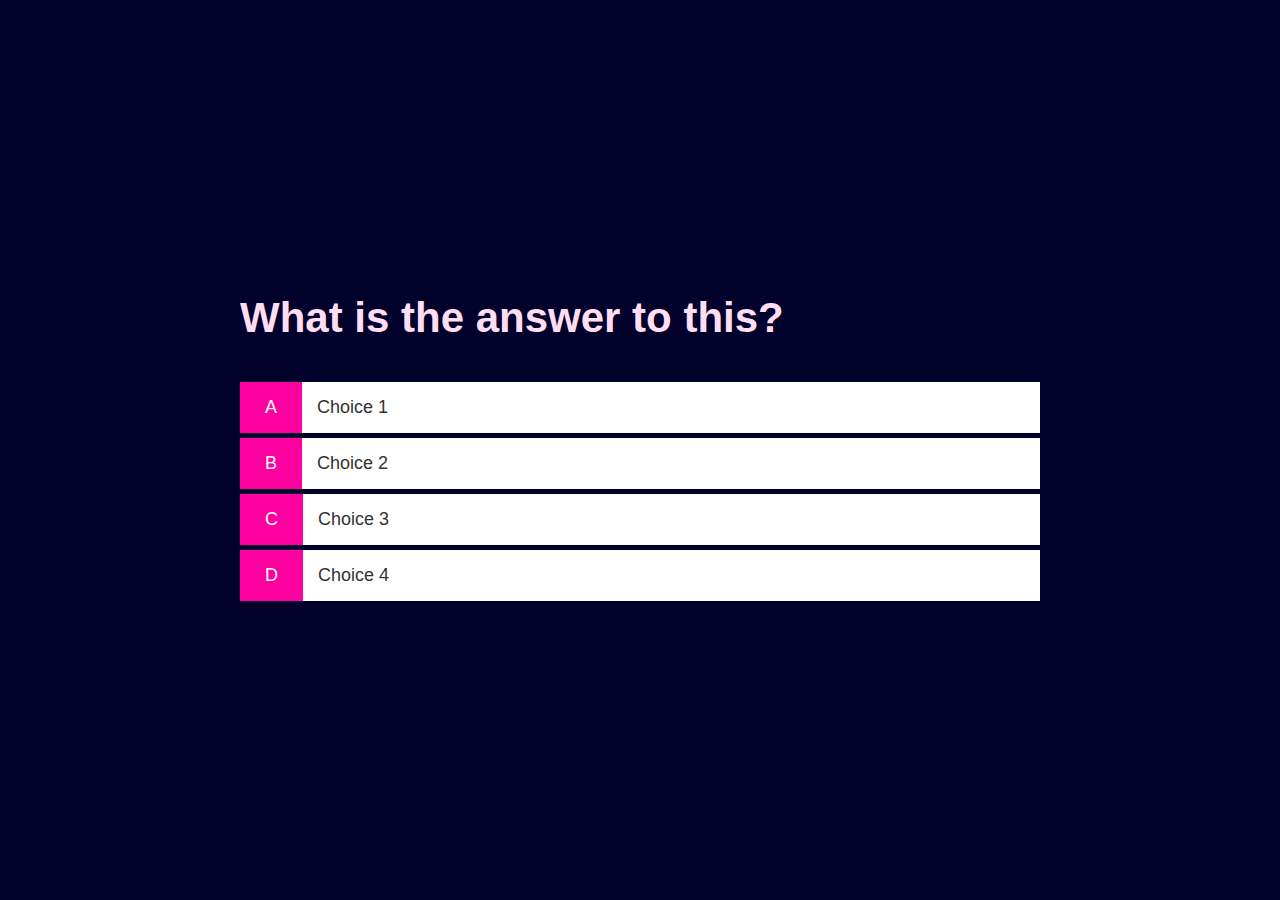
==== game.html @ fb1ad5c1 "Style codes" ====
<!DOCTYPE html>
<html lang="en">

<head>
  <meta charset="UTF-8">
  <meta http-equiv="X-UA-Compatible" content="IE=edge">
  <meta name="viewport" content="width=device-width, initial-scale=1.0">
  <title>Cereal Killers Quiz - Play </title>
  <link rel="stylesheet" href="style.css">
</head>

<body>
  <div class="container">
    <div id="game" class="justify-center flex-column">
      <h2 id="question">What is the answer to this?</h2>
      <div class="choice-container">
        <p class="choice-prefix">A</p>
        <p class="choice-text" data-number="1">Choice 1</p>
      </div>
      <div class="choice-container">
        <p class="choice-prefix">B</p>
        <p class="choice-text" data-number="2">Choice 2</p>
      </div>
      <div class="choice-container">
        <p class="choice-prefix">C</p>
        <p class="choice-text" data-number="3">Choice 3</p>
      </div>
      <div class="choice-container">
        <p class="choice-prefix">D</p>
        <p class="choice-text" data-number="4">Choice 4</p>
      </div>
    </div>
  </div>
  <script src="game.js"></script>
</body>


</html>
---- style.css ----
:root {
  background-color: #01012b;
  font-size: 62.5%;
}


* {
  box-sizing: border-box;
  font-family: Arial, Helvetica, sans-serif;
  margin: 0;
  padding: 0;
  color: #ffdef3;
}


h1,
h2,
h3,
h4 {
  margin-bottom: 1rem;
}

h1 {
  font-size: 5.4rem;
  color: #ff00a0;
  margin-bottom: 5rem;
}

h1>span {
  font-size: 2.4rem;
  font-weight: 500;
}

h2 {
  font-size: 4.2rem;
  margin-bottom: 4rem;
  font-weight: 700;
}

h3 {
  font-size: 2.8rem;
  font-weight: 500;
}

/*utilities*/

.container {
  width: 100vw;
  height: 100vh;
  display: flex;
  justify-content: center;
  align-items: center;
  max-width: 80rem;
  margin: 0 auto;
}

.container>* {
  width: 100%;
}

.flex-column {
  display: flex;
  flex-direction: column;
}

.flex-center {
  justify-content: center;
  align-items: center;
}

.justify-center {
  justify-content: center;
}

.text-center {
  text-align: center;
}

.hidden {
  display: none;
}

/* Buttons */

.btn {
  font-size: 1.8rem;
  padding: 1rem 0;
  width: 20rem;
  text-align: center;
  border: 0.1rem solid #56a5eb;
  margin-bottom: 1rem;
  text-decoration: none;
  color: #005678;
  background-color: #d1f7ff;
}

.btn:hover {
  cursor: pointer;
  /* dropshadwo */
  box-shadow: 0 0.4rem 1.4rem 0 #ff00a0;
  transform: translateY(-0.1rem);
  transition: transform 150ms;
}

.btn [disabled]:hover {
  cursor: not-allowed;
  box-shadow: none;
  transform: none;
}

.btn i {
  display: inline-block;
  text-align: left;
  padding: 5px;
  color: #333;
}


.choice-container {
  display: flex;
  margin-bottom: 0.5rem;
  width: 100%;
  font-size: 1.8rem;
  border: 01.rem solid rgb(86, 165, 235, 0.25);
  background-color: white;
}

.choice-container:hover {
  cursor: pointer;
  box-shadow: 0 0.4rem 1.4rem 0 rgba(235, 86, 208, 0.5);
  transform: translateY(-0.1rem);
  transition: transform 150ms;
}

.choice-prefix {
  padding: 1.5rem 2.5rem;
  background-color: #ff00a0;
  color: white;
}

.choice-text {
  padding: 1.5rem;
  color: #333;
}
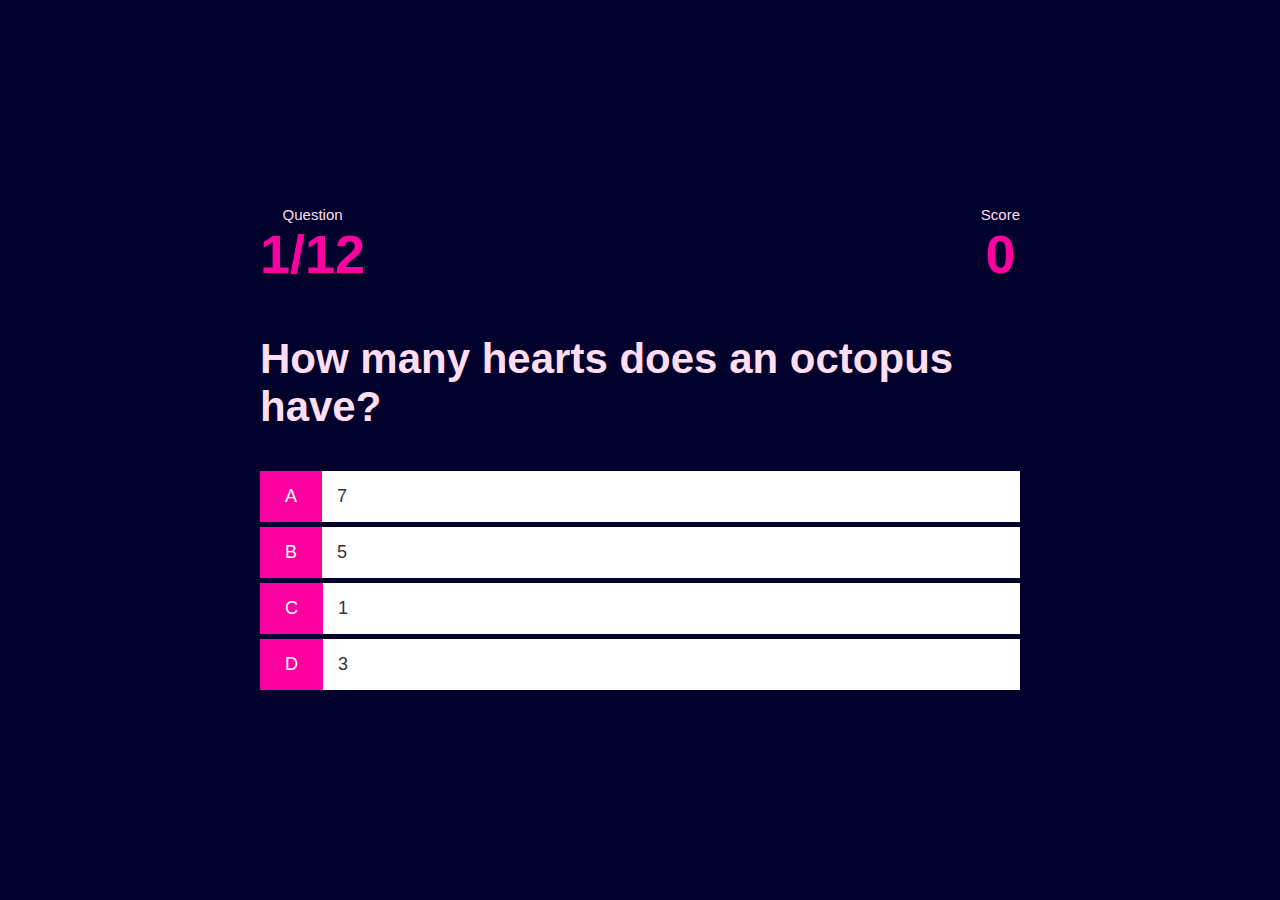
==== commit 7906c302: "Add incremented scores and hud div to game.html" ====
--- a/game.html
+++ b/game.html
@@ -12,6 +12,24 @@
 <body>
   <div class="container">
     <div id="game" class="justify-center flex-column">
+      <div id="hud">
+        <div id="hud-item">
+          <p class="hud-prefix">
+            Question
+          </p>
+          <h1 class="hud-main-text" id="questionCounter">
+            <!-- 1/12 -->
+          </h1>
+        </div>
+        <div id="hud-item">
+          <p class="hud-prefix">
+            Score
+          </p>
+          <h1 class="hud-main-text" id="score">
+            0
+          </h1>
+        </div>
+      </div>
       <h2 id="question">What is the answer to this?</h2>
       <div class="choice-container">
         <p class="choice-prefix">A</p>
--- a/style.css
+++ b/style.css
@@ -52,6 +52,7 @@
   align-items: center;
   max-width: 80rem;
   margin: 0 auto;
+  padding: 2rem;
 }
 
 .container>* {
@@ -141,4 +142,29 @@
 .choice-text {
   padding: 1.5rem;
   color: #333;
+  width: 100%;
+}
+
+.correct {
+  background-color: green;
+}
+
+.incorrect {
+  background-color: #dc3545;
+}
+
+/* HUD */
+
+#hud {
+  display: flex;
+  justify-content: space-between;
+}
+
+.hud-prefix {
+  text-align: center;
+  font-size: 1.5rem;
+}
+
+.hud-main-text {
+  text-align: center;
 }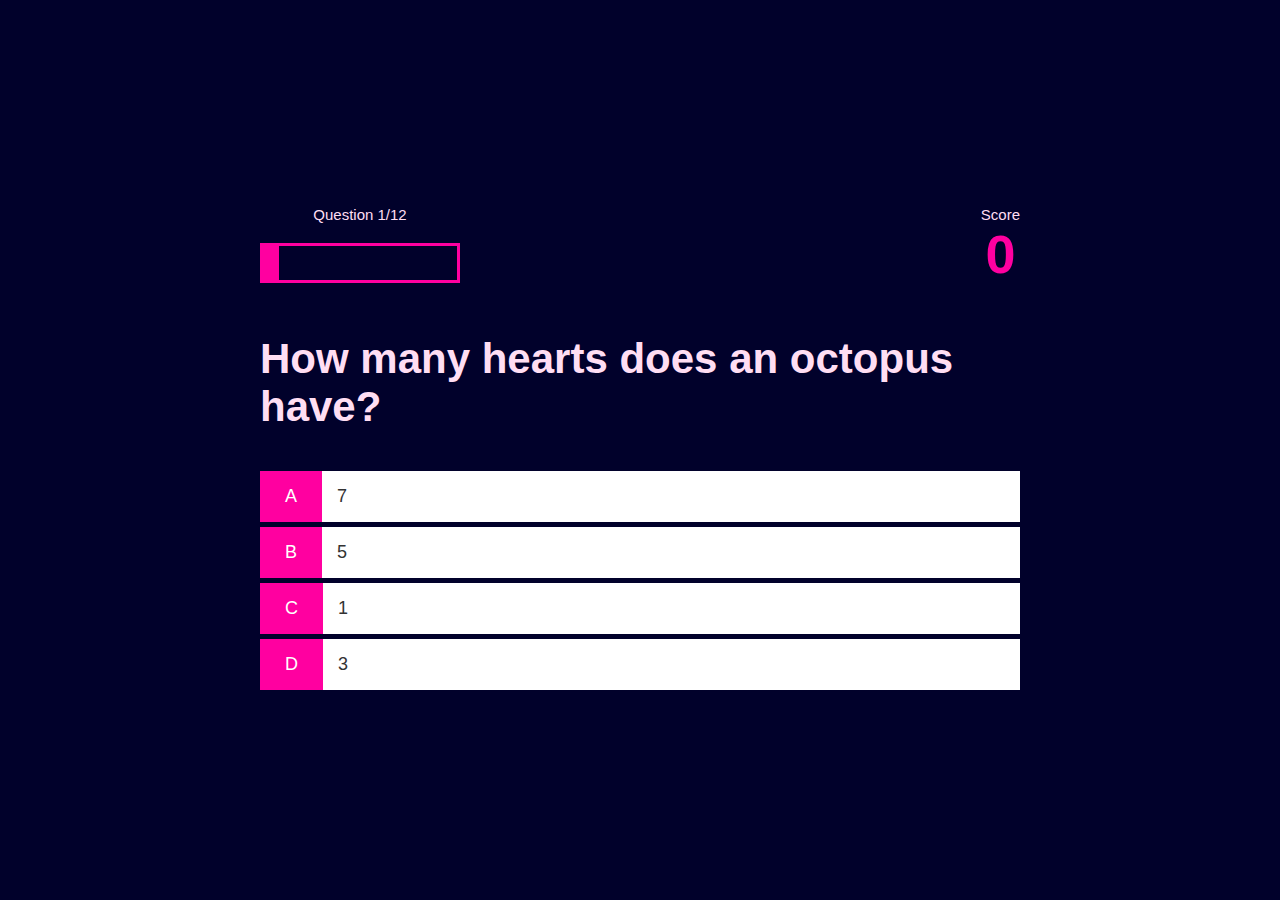
==== commit 2914d964: "Create progress bar" ====
--- a/game.html
+++ b/game.html
@@ -14,12 +14,12 @@
     <div id="game" class="justify-center flex-column">
       <div id="hud">
         <div id="hud-item">
-          <p class="hud-prefix">
+          <p id="progressText" class="hud-prefix">
             Question
           </p>
-          <h1 class="hud-main-text" id="questionCounter">
-            <!-- 1/12 -->
-          </h1>
+          <div id="progressBar">
+            <div id="progressBarFull"></div>
+          </div>
         </div>
         <div id="hud-item">
           <p class="hud-prefix">
--- a/style.css
+++ b/style.css
@@ -167,4 +167,18 @@
 
 .hud-main-text {
   text-align: center;
+}
+
+#progressBar {
+  width: 20rem;
+  height: 4rem;
+  border: 0.3rem solid #ff00a0;
+  margin-top: 2rem;
+
+}
+
+#progressBarFull {
+  height: 3.4rem;
+  background-color: #ff00a0;
+  width: 0%;
 }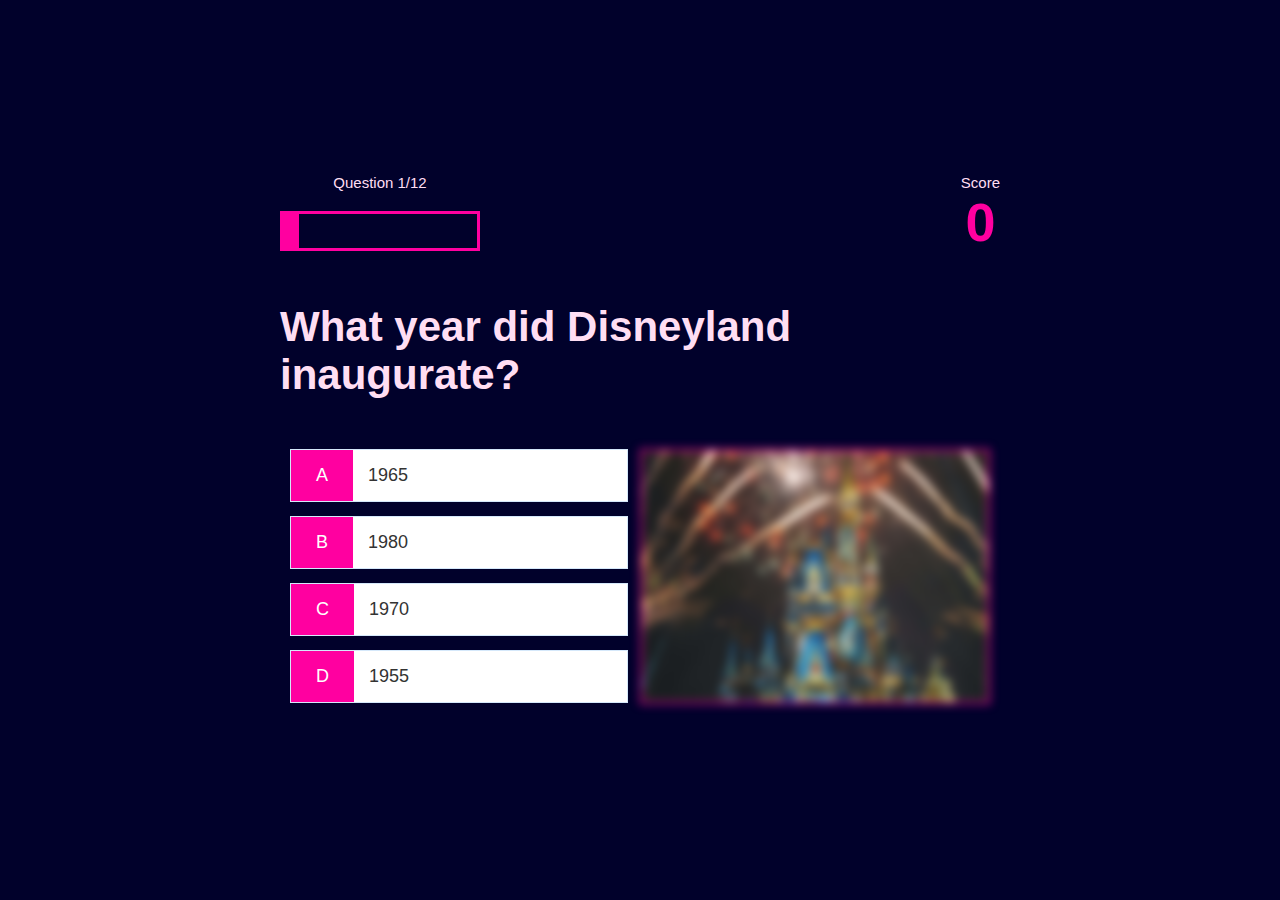
==== commit c57827bf: "Add game draft" ====
--- a/game.html
+++ b/game.html
@@ -30,27 +30,44 @@
           </h1>
         </div>
       </div>
+
       <h2 id="question">What is the answer to this?</h2>
-      <div class="choice-container">
-        <p class="choice-prefix">A</p>
-        <p class="choice-text" data-number="1">Choice 1</p>
-      </div>
-      <div class="choice-container">
-        <p class="choice-prefix">B</p>
-        <p class="choice-text" data-number="2">Choice 2</p>
-      </div>
-      <div class="choice-container">
-        <p class="choice-prefix">C</p>
-        <p class="choice-text" data-number="3">Choice 3</p>
-      </div>
-      <div class="choice-container">
-        <p class="choice-prefix">D</p>
-        <p class="choice-text" data-number="4">Choice 4</p>
+
+      <div class="content-wrapper">
+        <div class="image-container" id="imageContainer">
+          <!-- <img src="${currentQuestion.image}" alt="Question Image" id="questionImage"> -->
+          <div class="image-overlay" id="imageOverlay"></div>
+        </div>
+
+        <!-- <div class="image">
+            <div class="box"></div>
+          </div> -->
+        <!-- <img src="your-image.jpg" alt="Your Image"> -->
+
+        <div class="choices-container">
+          <div class="choice-container">
+            <p class="choice-prefix">A</p>
+            <p class="choice-text" data-number="1">Choice 1</p>
+          </div>
+          <div class="choice-container">
+            <p class="choice-prefix">B</p>
+            <p class="choice-text" data-number="2">Choice 2</p>
+          </div>
+          <div class="choice-container">
+            <p class="choice-prefix">C</p>
+            <p class="choice-text" data-number="3">Choice 3</p>
+          </div>
+          <div class="choice-container">
+            <p class="choice-prefix">D</p>
+            <p class="choice-text" data-number="4">Choice 4</p>
+          </div>
+        </div>
       </div>
     </div>
   </div>
+
+  <!--Script for js file -->
   <script src="game.js"></script>
 </body>
 
-
 </html>--- a/style.css
+++ b/style.css
@@ -2,7 +2,6 @@
   background-color: #01012b;
   font-size: 62.5%;
 }
-
 
 * {
   box-sizing: border-box;
@@ -12,7 +11,6 @@
   color: #ffdef3;
 }
 
-
 h1,
 h2,
 h3,
@@ -42,8 +40,6 @@
   font-weight: 500;
 }
 
-/*utilities*/
-
 .container {
   width: 100vw;
   height: 100vh;
@@ -55,6 +51,70 @@
   padding: 2rem;
 }
 
+
+
+.content-wrapper {
+  padding: 1rem;
+}
+
+.choices-container {
+  display: flex;
+  flex: 1;
+  flex-direction: column;
+  align-items: center;
+  width: 50%;
+  padding-right: 12px;
+}
+
+.image-container {
+  width: 50%;
+  height: 255px;
+  display: flex;
+  justify-content: center;
+  align-items: center;
+  position: relative;
+  float: right;
+  overflow: hidden;
+  border: solid 2px #ff00a0;
+  /* border-radius: 4px 20px; */
+  /* Adjust padding as needed */
+}
+
+.image-overlay {
+  position: absolute;
+  top: 0;
+  left: 0;
+  width: 100%;
+  height: 100%;
+  background-color: rgba(0, 0, 0, 0.5);
+  /*opacity */
+  backdrop-filter: blur(10px);
+  /*adjust blur*/
+  transition: opacity 0.3s ease;
+  display: flex;
+  justify-content: center;
+  align-items: center;
+  color: white;
+  cursor: pointer;
+}
+
+.image-overlay:hover {
+  opacity: 0.7;
+}
+
+.blurred {
+  filter: blur(5px);
+  /* Adjust the blur level as needed */
+}
+
+#game {
+  display: flex;
+  flex-direction: column;
+  max-width: 80rem;
+  margin: 0 auto;
+  padding: 2rem;
+}
+
 .container>* {
   width: 100%;
 }
@@ -80,15 +140,13 @@
 .hidden {
   display: none;
 }
-
-/* Buttons */
 
 .btn {
   font-size: 1.8rem;
   padding: 1rem 0;
   width: 20rem;
   text-align: center;
-  border: 0.1rem solid #56a5eb;
+  border: 0.1rem solid #a743dd;
   margin-bottom: 1rem;
   text-decoration: none;
   color: #005678;
@@ -97,7 +155,6 @@
 
 .btn:hover {
   cursor: pointer;
-  /* dropshadwo */
   box-shadow: 0 0.4rem 1.4rem 0 #ff00a0;
   transform: translateY(-0.1rem);
   transition: transform 150ms;
@@ -112,18 +169,22 @@
 .btn i {
   display: inline-block;
   text-align: left;
-  padding: 5px;
+  padding: 3px;
   color: #333;
 }
 
 
 .choice-container {
   display: flex;
-  margin-bottom: 0.5rem;
+  margin-bottom: 1.4rem;
   width: 100%;
   font-size: 1.8rem;
-  border: 01.rem solid rgb(86, 165, 235, 0.25);
+  border: 0.1rem solid rgba(86, 165, 235, 0.25);
   background-color: white;
+  align-items: center;
+
+
+
 }
 
 .choice-container:hover {
@@ -131,29 +192,35 @@
   box-shadow: 0 0.4rem 1.4rem 0 rgba(235, 86, 208, 0.5);
   transform: translateY(-0.1rem);
   transition: transform 150ms;
+
 }
 
 .choice-prefix {
   padding: 1.5rem 2.5rem;
   background-color: #ff00a0;
+
   color: white;
 }
 
 .choice-text {
   padding: 1.5rem;
   color: #333;
-  width: 100%;
+}
+
+.image-container img {
+  width: 100%;
+  height: 255px;
+  object-fit: cover;
+
 }
 
 .correct {
-  background-color: green;
+  background-color: #39ff14;
 }
 
 .incorrect {
-  background-color: #dc3545;
-}
-
-/* HUD */
+  background-color: #ff3131;
+}
 
 #hud {
   display: flex;
@@ -174,11 +241,28 @@
   height: 4rem;
   border: 0.3rem solid #ff00a0;
   margin-top: 2rem;
-
 }
 
 #progressBarFull {
   height: 3.4rem;
   background-color: #ff00a0;
   width: 0%;
+}
+
+form {
+  width: 100%;
+  display: flex;
+  flex-direction: column;
+  align-items: center;
+}
+
+input {
+  margin-bottom: 1rem;
+  width: 20rem;
+  padding: 1rem;
+  font-size: 1.8rem;
+  border: none;
+  box-shadow: 0 0.1rem 1.4rem 0 #ff00a0;
+  background-color: #01012b;
+  margin-bottom: 3rem;
 }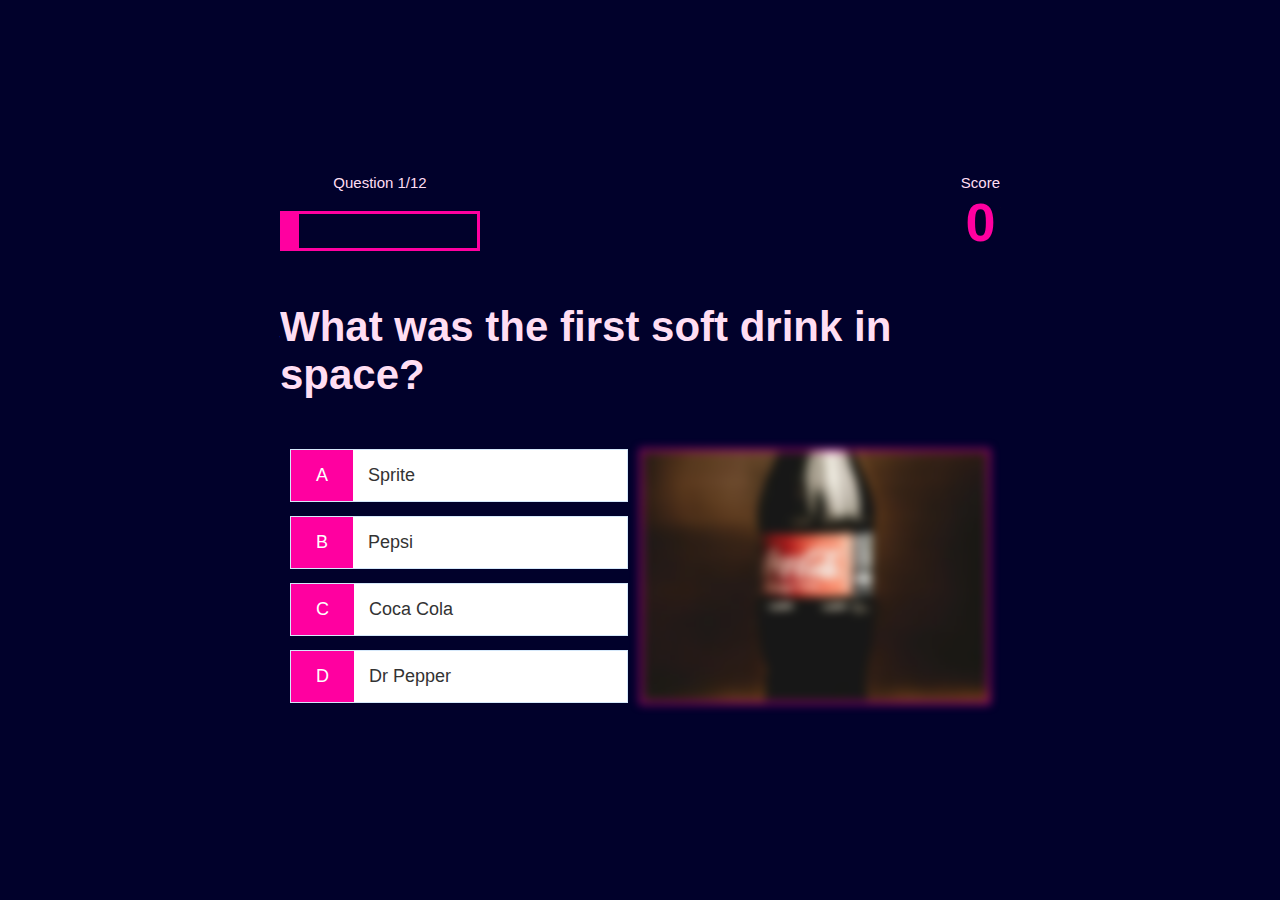
==== commit 27c71fa6: "Add img src" ====
--- a/game.html
+++ b/game.html
@@ -35,7 +35,7 @@
 
       <div class="content-wrapper">
         <div class="image-container" id="imageContainer">
-          <!-- <img src="${currentQuestion.image}" alt="Question Image" id="questionImage"> -->
+          <img src="${currentQuestion.image}" alt="Question Image" id="questionImage">
           <div class="image-overlay" id="imageOverlay"></div>
         </div>
 
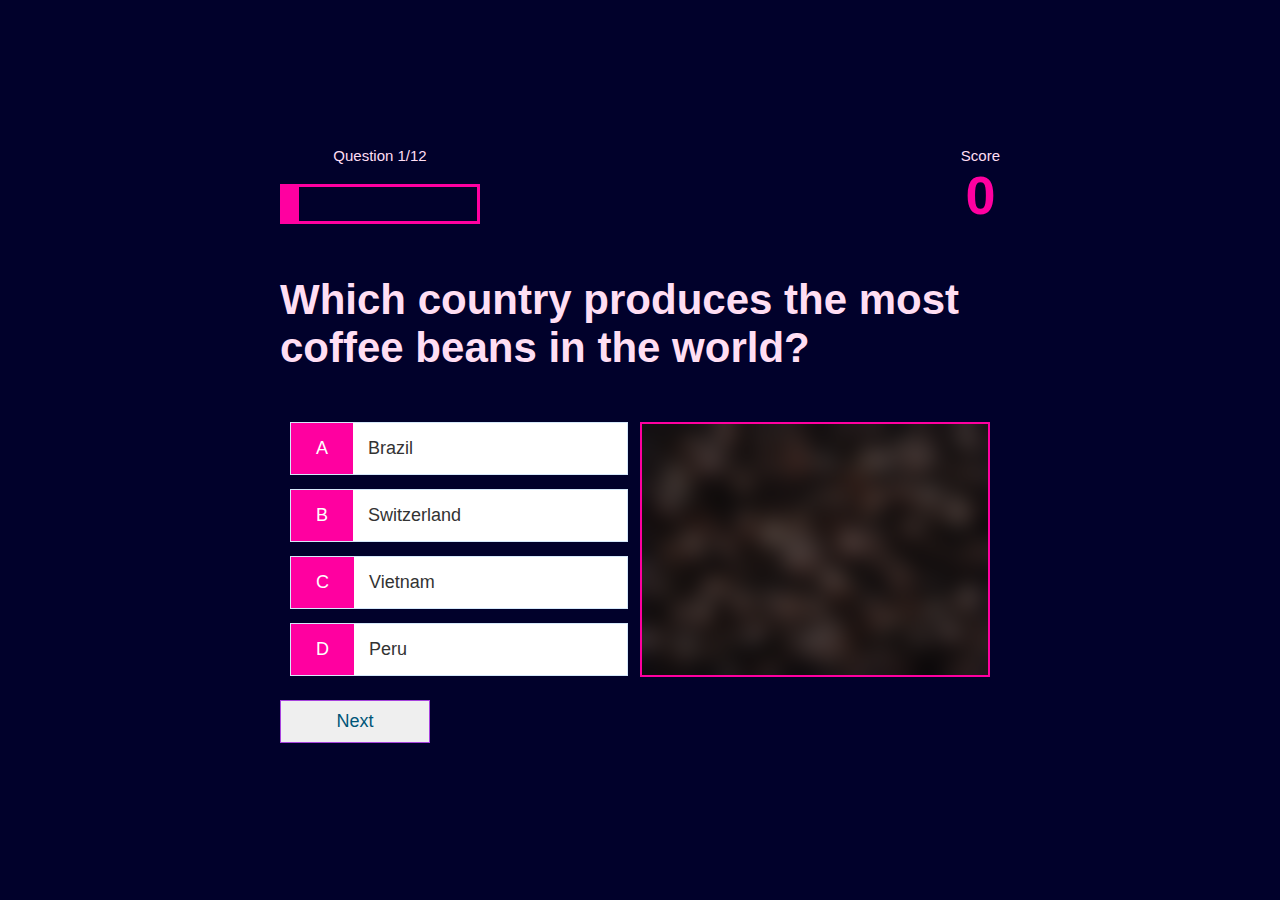
==== commit 3d5bf7af: "Create a next button" ====
--- a/game.html
+++ b/game.html
@@ -63,6 +63,7 @@
           </div>
         </div>
       </div>
+      <button id="nextButton" class="next-btn" onclick="nextQuestion()">Next</button>
     </div>
   </div>
 
--- a/style.css
+++ b/style.css
@@ -55,6 +55,7 @@
 
 .content-wrapper {
   padding: 1rem;
+
 }
 
 .choices-container {
@@ -78,6 +79,7 @@
   border: solid 2px #ff00a0;
   /* border-radius: 4px 20px; */
   /* Adjust padding as needed */
+
 }
 
 .image-overlay {
@@ -102,10 +104,14 @@
   opacity: 0.7;
 }
 
-.blurred {
+/* .blurred {
   filter: blur(5px);
   /* Adjust the blur level as needed */
-}
+
+/* 
+.blurred img {
+  filter: blur(5px);
+} */
 
 #game {
   display: flex;
@@ -139,6 +145,19 @@
 
 .hidden {
   display: none;
+}
+
+.next-btn {
+  font-size: 1.8rem;
+  padding: 1rem 0;
+  width: 15rem;
+  text-align: center;
+  border: 0.1rem solid #a743dd;
+  margin-bottom: 1rem;
+  text-decoration: none;
+  color: #005678;
+
+
 }
 
 .btn {
@@ -182,6 +201,7 @@
   border: 0.1rem solid rgba(86, 165, 235, 0.25);
   background-color: white;
   align-items: center;
+  /* border: solid 2px #ff00a0; */
 
 
 
@@ -212,7 +232,12 @@
   height: 255px;
   object-fit: cover;
 
-}
+
+
+
+
+}
+
 
 .correct {
   background-color: #39ff14;
